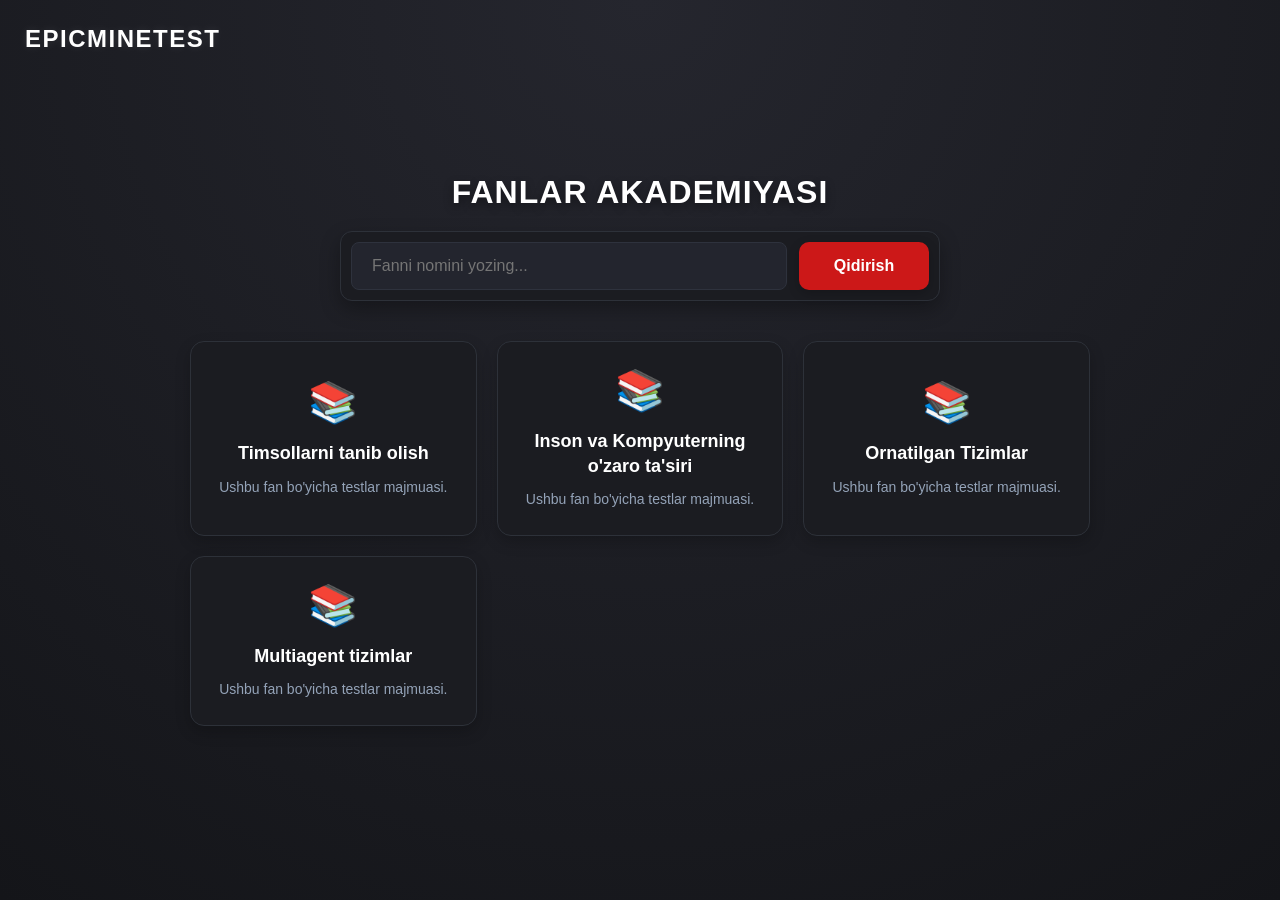
==== index.html @ a67dad1f "add all project files~" ====
<!DOCTYPE html>
<html lang="uz">
<head>
  <meta charset="UTF-8">
  <meta name="viewport" content="width=device-width, initial-scale=1.0">
  <title>Bosh Sahifa - Fanlar Ro'yxati</title>
  <link rel="stylesheet" href="stil.css">
</head>
<body>
  <div class="top-header">
    <a href="index.html" class="brand-logo">EpicMineTest</a>
  </div>
  <div class="main-container">
    <header class="main-header">
      <h1 class="main-title">Fanlar Akademiyasi</h1>
      <div class="search-box">
        <input type="text" id="searchInput" placeholder="Fanni nomini yozing..." autocomplete="off">
        <button id="searchBtn" class="btn btn-next">Qidirish</button>
      </div>
    </header>

    <main class="content-area">
      <div id="fanlarList" class="fanlar-grid">
        <div class="loading-text">Fanlar yuklanmoqda...</div>
      </div>
    </main>
  </div>

  <script>
    // Global o'zgaruvchi fanlar ro'yxatini saqlash uchun
    let allSubjects = [];

    // Fanlarni JSON'dan yuklab olish funksiyasi
    async function loadSubjects() {
      try {
        const response = await fetch('jsons/fanlar.json');
        if (!response.ok) throw new Error("fanlar.json fayli topilmadi.");
        
        allSubjects = await response.json();
        renderSubjects(allSubjects);
      } catch (error) {
        console.error("Xatolik:", error.message);
        document.getElementById('fanlarList').innerHTML = `<div class="error-text">Ma'lumotlarni yuklab bo'lmadi!</div>`;
      }
    }

    // Fanlarni ekranga dinamik chizish funksiyasi
    function renderSubjects(subjectsList) {
      const container = document.getElementById('fanlarList');
      container.innerHTML = ''; // Oldingilarini tozalash

      if (subjectsList.length === 0) {
        container.innerHTML = `<div class="no-result">Hech qanday fan topilmadi.</div>`;
        return;
      }

      subjectsList.forEach(subject => {
        const card = document.createElement('div');
        card.className = 'subject-card';
        
        // Fanga bosilganda menu.html?FanId=id sahifasiga yuboradi
        card.onclick = () => {
          window.location.href = `menu.html?FanId=${subject.id}`;
        };

        card.innerHTML = `
          <div class="subject-icon">📚</div>
          <h3 class="subject-name">${subject.Fan}</h3>
          <p class="subject-desc">${subject.Discrption || 'Ushbu fan bo\'yicha testlar majmuasi.'}</p>
        `;
        
        container.appendChild(card);
      });
    }

    // Dinamik Qidiruv tizimi (Har bir harf yozilganda avtomat yangilanadi)
    const searchInput = document.getElementById('searchInput');
    searchInput.addEventListener('input', (e) => {
      const query = e.target.value.toLowerCase().trim();
      const filtered = allSubjects.filter(subject => 
        subject.Fan.toLowerCase().includes(query)
      );
      renderSubjects(filtered);
    });

    // Qidirish tugmasi bosilgandagi holat
    document.getElementById('searchBtn').onclick = () => {
      const query = searchInput.value.toLowerCase().trim();
      const filtered = allSubjects.filter(subject => 
        subject.Fan.toLowerCase().includes(query)
      );
      renderSubjects(filtered);
    };

    // Sahifa yuklanganda ishga tushirish
    window.onload = loadSubjects;
  </script>
</body>
</html>
---- stil.css ----
/* ==========================================================================
   1. ОБЩИЕ СТИЛИ И СБРОС НАСТРОЕК
   ========================================================================== */
* {
  box-sizing: border-box;
  margin: 0;
  padding: 0;
  font-family: 'Segoe UI', Tahoma, Geneva, Verdana, sans-serif; /* Более современный шрифт */
}

body {
  background: radial-gradient(circle at top, #25262e 0%, #141519 100%); /* Красивый глубокий фон */
  color: #e2e8f0;
  padding: 30px 20px;
  min-height: 100vh;
  display: flex;
  justify-content: center;
  align-items: center;
}

/* Главный контейнер приложения */
.quiz-container {
  display: grid;
  grid-template-columns: 1fr;
  gap: 25px;
  width: 100%;
  max-width: 1200px;
}

/* ==========================================================================
   2. ЛЕВАЯ СТОРОНА: БЛОК ВОПРОСОВ И КНОПКИ НАВИГАЦИИ
   ========================================================================== */
.left-side {
  display: flex;
  flex-direction: column;
  gap: 20px;
}

/* Черный стильный блок для вопроса */
.question-block {
  background-color: #1b1c21;
  border: 1px solid #2d3139;
  padding: 35px;
  border-radius: 14px;
  min-height: 440px;
  box-shadow: 0 10px 25px rgba(0, 0, 0, 0.3);
  display: flex;
  flex-direction: column;
}

/* Текст самого вопроса */
.question-text {
  font-size: 22px;
  color: #ffffff;
  margin-bottom: 30px;
  font-weight: 600;
  line-height: 1.5;
  border-left: 4px solid #cc1818; /* Красивая полоса слева от вопроса */
  padding-left: 15px;
}

/* Список вариантов ответов */
.answers-list {
  display: flex;
  flex-direction: column;
  gap: 14px;
  flex-grow: 1;
}

/* Элемент (строка) ответа */
.answer-option {
  display: flex;
  align-items: center;
  background-color: #23252e;
  padding: 16px 20px;
  border-radius: 10px;
  cursor: pointer;
  border: 1px solid #2e323d;
  transition: all 0.25s ease;
  user-select: none;
}

/* Эффект наведения на вариант ответа */
.answer-option:hover {
  background-color: #2b2e3a;
  border-color: #4a5164;
  transform: translateX(4px); /* Легкое смещение вправо при наведении */
}

/* Стилизация круглого радио-инпута */
.answer-option input[type="radio"] {
  margin-right: 18px;
  width: 20px;
  height: 20px;
  accent-color: #cc1818;
  cursor: pointer;
}

/* Текст внутри варианта */
.answer-option span {
  font-size: 16px;
  color: #cbd5e1;
  line-height: 1.4;
}

/* Блок с нижними кнопками (Назад / Вперед) */
.navigation-block {
  display: flex;
  gap: 15px;
}

/* Базовый стиль кнопок */
.btn {
  flex: 1;
  padding: 16px;
  font-size: 16px;
  font-weight: 600;
  border: none;
  border-radius: 10px;
  cursor: pointer;
  color: #ffffff;
  transition: all 0.2s ease;
  box-shadow: 0 4px 12px rgba(0, 0, 0, 0.2);
}

/* Кнопка Назад (Серая) */
.btn-prev {
  background-color: #333742;
  border: 1px solid #454b59;
}

.btn-prev:hover {
  background-color: #424857;
  transform: translateY(-2px);
}

/* Кнопка Вперед (Красная) */
.btn-next {
  background-color: #cc1818;
}

.btn-next:hover {
  background-color: #e51a1a;
  box-shadow: 0 6px 15px rgba(204, 24, 24, 0.4);
  transform: translateY(-2px);
}

/* ==========================================================================
   3. ПРАВАЯ СТОРОНА: КРАСНЫЙ БЛОК МАТРИЦЫ С ПОЛЗУНКОМ
   ========================================================================== */
.matrix-block {
  background: linear-gradient(145deg, #cc1818, #990f0f); /* Приятный дорогой градиент матрицы */
  padding: 25px 20px;
  border-radius: 14px;
  align-self: start;
  box-shadow: 0 10px 35px rgba(204, 24, 24, 0.25);
  
  /* Идеальное выравнивание высоты в один уровень с левым блоком (440px + 20px gap + 51px кнопки = ~511px) */
  height: 511px;
  max-height: 511px;
  display: flex;
  flex-direction: column;
  justify-content: space-between;
}

/* Название предмета сверху матрицы */
.matrix-title {
  font-size: 19px;
  font-weight: 700;
  color: #ffffff;
  margin-bottom: 20px;
  text-align: center;
  letter-spacing: 0.5px;
  text-transform: uppercase;
  flex-shrink: 0; /* Не сжимается */
  text-shadow: 0 2px 4px rgba(0, 0, 0, 0.3);
}

/* Сетка с квадратными кнопками вопросов */
/* Qizil matritsa ichidagi savollar katakchalari sig'adigan hudud */
/* Savollar soni 64 dan oshganda JavaScript orqali qo'shiladigan maxsus klass */
/* Standart matritsa hududi */
.matrix-grid {
  display: grid;
  /* 4 ta ustun yoki ekranga qarab moslashuvchan */
  grid-template-columns: repeat(auto-fit, minmax(40px, 1fr)); 
  gap: 10px;
}

/* Savollar 64 dan oshganda ishga tushadigan qism */
.matrix-grid.has-scroll {
  max-height: 380px;      /* Blok balandligini cheklaymiz */
  overflow-y: auto;       /* Faqat tepadan pastga polzunok chiqadi */
  overflow-x: hidden;     /* Yon tomonga polzunok chiqishini mutlaqo taqiqlaymiz */
  padding-right: 8px;     /* Polzunok kataklarga yopishib qolmasligi uchun */
}

/* Индивидуальный квадратик вопроса */
.matrix-item {
  aspect-ratio: 1;
  background-color: rgba(255, 255, 255, 0.13);
  border: 1px solid rgba(255, 255, 255, 0.25);
  color: rgba(255, 255, 255, 0.9);
  font-size: 15px;
  font-weight: 700;
  display: flex;
  align-items: center;
  justify-content: center;
  border-radius: 8px;
  cursor: pointer;
  transition: all 0.2s ease;
}

/* Наведение на квадратик */
.matrix-item:hover {
  background-color: rgba(255, 255, 255, 0.3);
  color: #ffffff;
  transform: scale(1.05);
}

/* СОСТОЯНИЕ 1: На вопрос дали ответ (Красивый зеленый) */
/* Matritsada xato javobni qizil qilish */
.matrix-item.wrong {
  background-color: #280000 !important;
  border-color: #280000 !important;
  color: white !important;
}
/* To'g'ri javob yashil (oldingi holat) */
.matrix-item.answered {
  background-color: #2e7d32 !important;
  border-color: #4caf50;
  color: white !important;
}

/* СОСТОЯНИЕ 2: Текущий активный вопрос на экране (Яркий чистый белый с неоновым свечением) */
.matrix-item.active {
  background-color: #ffffff !important;
  color: #cc1818 !important;
  border-color: #ffffff !important;
  transform: scale(1.1);
  box-shadow: 0 0 15px rgba(255, 255, 255, 0.8) !important;
  z-index: 2;
}

/* Если активный вопрос одновременно уже отвечен (Зеленые бортики) */
.matrix-item.active.answered {
  border: 3px solid #4caf50 !important;
}

/* ==========================================================================
   4. КРАСИВЫЙ КАСТОМНЫЙ СКРОЛЛБАР ДЛЯ МАТРИЦЫ
   ========================================================================== */
.matrix-grid::-webkit-scrollbar {
  width: 6px;
}

.matrix-grid::-webkit-scrollbar-track {
  background: rgba(0, 0, 0, 0.15);
  border-radius: 10px;
}

.matrix-grid::-webkit-scrollbar-thumb {
  background: rgba(255, 255, 255, 0.35);
  border-radius: 10px;
}

.matrix-grid::-webkit-scrollbar-thumb:hover {
  background: rgba(255, 255, 255, 0.6);
}

/* Блок кнопки "Завершить" */
.submit-block {
  margin-top: 20px;
  text-align: center;
  flex-shrink: 0; /* Не сжимается */
}

/* Сама кнопка "Завершить" */
.btn-submit {
  width: 100%;
  background-color: #1b5e20;
  border: 1px solid #2e7d32;
  padding: 16px;
  font-size: 16px;
  font-weight: 700;
  border-radius: 10px;
  cursor: pointer;
  color: #ffffff;
  transition: all 0.25s ease;
  box-shadow: 0 4px 15px rgba(0, 0, 0, 0.2);
}

/* Наведение на активную кнопку завершения */
.btn-submit:hover:not(:disabled) {
  background-color: #2e7d32;
  box-shadow: 0 6px 20px rgba(46, 125, 50, 0.5);
  transform: translateY(-2px);
}

/* Выключенное состояние (пока не ответили на все вопросы) */
.btn-submit:disabled {
  background-color: rgba(0, 0, 0, 0.25);
  border-color: rgba(255, 255, 255, 0.1);
  color: rgba(255, 255, 255, 0.4);
  cursor: not-allowed;
  box-shadow: none;
  transform: none;
}

/* ==========================================================================
   5. АДАПТИВНОСТЬ ДЛЯ БОЛЬШИХ ЭКРАНОВ (ПК)
   ========================================================================== */
@media (min-width: 992px) {
  .quiz-container {
    grid-template-columns: 1fr 380px; /* На компьютерах делим на две колонки */
  }
  
  .matrix-block {
    display: flex; /* Показываем матрицу только на больших экранах */
  }
}

/* ==========================================================================
   6. BOSH SAHIFA (INDEX.HTML) UCHUN QO'SHIMCHA STILLAR
   ========================================================================== */

/* Markazlashtirilgan asosiy konteyner */
.main-container {
  display: flex;
  flex-direction: column;
  align-items: center;
  justify-content: center;
  width: 100%;
  max-width: 900px;
  margin: 0 auto;
  text-align: center;
}

/* Header dizayni */
.main-header {
  width: 100%;
  margin-bottom: 40px;
  display: flex;
  flex-direction: column;
  align-items: center;
  gap: 20px;
}

.main-title {
  font-size: 32px;
  font-weight: 800;
  color: #ffffff;
  text-transform: uppercase;
  letter-spacing: 1px;
  text-shadow: 0 4px 10px rgba(0, 0, 0, 0.4);
}

/* Qidiruv paneli (Search Box) */
.search-box {
  display: flex;
  width: 100%;
  max-width: 600px;
  gap: 12px;
  background-color: #1b1c21;
  padding: 10px;
  border-radius: 12px;
  border: 1px solid #2d3139;
  box-shadow: 0 8px 20px rgba(0, 0, 0, 0.3);
}

.search-box input[type="text"] {
  flex: 1;
  background-color: #23252e;
  border: 1px solid #2e323d;
  padding: 14px 20px;
  border-radius: 8px;
  color: #ffffff;
  font-size: 16px;
  transition: all 0.3s ease;
}

.search-box input[type="text"]:focus {
  outline: none;
  border-color: #cc1818;
  box-shadow: 0 0 10px rgba(204, 24, 24, 0.3);
}

.search-box .btn {
  flex: none;
  width: 130px;
  padding: 0 15px;
}

/* Fanlar ro'yxati (Grid Tizimi) */
.content-area {
  width: 100%;
}

.fanlar-grid {
  display: grid;
  grid-template-columns: repeat(auto-fill, minmax(260px, 1fr));
  gap: 20px;
  width: 100%;
}

/* Har bir fanning kartochkasi (Subject Card) */
.subject-card {
  background-color: #1b1c21;
  border: 1px solid #2d3139;
  border-radius: 14px;
  padding: 25px 20px;
  cursor: pointer;
  display: flex;
  flex-direction: column;
  align-items: center;
  justify-content: center;
  transition: all 0.3s cubic-bezier(0.4, 0, 0.2, 1);
  box-shadow: 0 6px 15px rgba(0, 0, 0, 0.2);
}

/* Kartochkaga sichqoncha kelgandagi effekt */
.subject-card:hover {
  transform: translateY(-5px);
  border-color: #cc1818;
  box-shadow: 0 10px 25px rgba(204, 24, 24, 0.25);
  background: linear-gradient(145deg, #1b1c21 0%, #23252e 100%);
}

.subject-icon {
  font-size: 40px;
  margin-bottom: 15px;
  transition: transform 0.3s ease;
}

.subject-card:hover .subject-icon {
  transform: scale(1.15) rotate(5deg);
}

.subject-name {
  font-size: 18px;
  font-weight: 700;
  color: #ffffff;
  margin-bottom: 10px;
  line-height: 1.4;
}

.subject-desc {
  font-size: 14px;
  color: #94a3b8;
  line-height: 1.5;
}

/* Yuklanmoqda, Xatolik va Topilmadi matnlari */
.loading-text, .error-text, .no-result {
  grid-column: 1 / -1;
  font-size: 18px;
  color: #94a3b8;
  padding: 40px 0;
  font-weight: 500;
}

.error-text {
  color: #cc1818;
}
/* ==========================================================================
   7. REJIMLAR VA SOZLAMALAR SAHIFASI (MENU.HTML) STILLARI
   ========================================================================== */

.menu-container {
  display: grid;
  grid-template-columns: 1fr;
  gap: 30px;
  width: 100%;
  max-width: 1100px;
  margin: 0 auto;
}

@media (min-width: 850px) {
  .menu-container {
    grid-template-columns: 1fr 1fr; /* Chap va o'ng blok yonma-yon bo'ladi */
  }
}

/* CHAP BLOK: Yashil rangga urg'u berilgan test kartochkalari */
.test-types-block {
  display: flex;
  flex-direction: column;
  gap: 20px;
  justify-content: center;
}

.test-card {
  background-color: #1b1c21;
  border: 1px solid #2d3139;
  border-left: 5px solid #2e7d32; /* Sokin yashil rangli chet */
  border-radius: 12px;
  padding: 25px;
  display: flex;
  align-items: center;
  gap: 20px;
  cursor: pointer;
  transition: all 0.3s ease;
  box-shadow: 0 6px 15px rgba(0, 0, 0, 0.25);
}

.test-card:hover {
  transform: translateX(6px);
  border-color: #2e7d32;
  background: linear-gradient(145deg, #1b1c21 0%, #22252f 100%);
  box-shadow: 0 10px 25px rgba(46, 125, 50, 0.2);
}

.card-icon {
  font-size: 35px;
  background-color: rgba(46, 125, 50, 0.15);
  padding: 15px;
  border-radius: 10px;
  color: #4caf50;
}

.card-info h3 {
  font-size: 20px;
  color: #ffffff;
  margin-bottom: 6px;
  font-weight: 700;
}

.card-info p {
  font-size: 14px;
  color: #94a3b8;
  line-height: 1.4;
}

/* O'NG BLOK: To'q qizil rangli sozlamalar bloki */
.settings-block {
  background: linear-gradient(145deg, #cc1818, #990f0f);
  padding: 35px 30px;
  border-radius: 14px;
  box-shadow: 0 10px 30px rgba(204, 24, 24, 0.25);
  display: flex;
  flex-direction: column;
  gap: 25px;
}

.settings-title {
  font-size: 22px;
  font-weight: 800;
  color: #ffffff;
  text-transform: uppercase;
  text-align: center;
  letter-spacing: 0.5px;
  text-shadow: 0 2px 5px rgba(0,0,0,0.3);
  border-bottom: 1px solid rgba(255, 255, 255, 0.2);
  padding-bottom: 15px;
}

/* Polzunok (Double Range Slider) dizayni */
.slider-container {
  display: flex;
  flex-direction: column;
  gap: 12px;
}

.slider-label {
  font-size: 15px;
  font-weight: 600;
  color: rgba(255, 255, 255, 0.9);
}

.range-slider-wrapper {
  position: relative;
  width: 100%;
  height: 6px;
  margin: 15px 0;
}

.slider-track {
  position: absolute;
  width: 100%;
  height: 100%;
  background: rgba(255, 255, 255, 0.2);
  border-radius: 3px;
  z-index: 1;
}

.range-slider-wrapper input[type="range"] {
  position: absolute;
  width: 100%;
  height: 5px;
  -webkit-appearance: none;
  pointer-events: none;
  background: none;
  outline: none;
  z-index: 2;
  margin: 0;
}

/* Polzunokning dumaloq tugmalari (Thumbs) */
.range-slider-wrapper input[type="range"]::-webkit-slider-thumb {
  height: 18px;
  width: 18px;
  border-radius: 50%;
  background: #ffffff;
  box-shadow: 0 2px 6px rgba(0,0,0,0.4);
  cursor: pointer;
  -webkit-appearance: none;
  pointer-events: auto;
  transition: transform 0.1s ease;
}

.range-slider-wrapper input[type="range"]::-webkit-slider-thumb:hover {
  transform: scale(1.25);
}

.slider-values {
  display: flex;
  justify-content: space-between;
  font-size: 14px;
  color: rgba(255, 255, 255, 0.85);
}

/* Uchta kiritish maydoni dizayni (Inputs row) */
.inputs-row {
  display: grid;
  grid-template-columns: repeat(3, 1fr);
  gap: 15px;
}

.input-group {
  display: flex;
  flex-direction: column;
  gap: 6px;
}

.input-group label {
  font-size: 13px;
  font-weight: 700;
  text-transform: uppercase;
  color: rgba(255, 255, 255, 0.9);
  letter-spacing: 0.5px;
}

.input-group input {
  background-color: rgba(0, 0, 0, 0.25);
  border: 1px solid rgba(255, 255, 255, 0.25);
  padding: 12px;
  border-radius: 8px;
  color: #ffffff;
  font-size: 16px;
  font-weight: 600;
  text-align: center;
  outline: none;
  transition: all 0.2s ease;
}

.input-group input:focus {
  border-color: #ffffff;
  background-color: rgba(0, 0, 0, 0.4);
}

/* Kiritish joylarining chetlari uchun maxsus qizil urg'ular */
.group-start input { border-left: 3px solid #ff4d4d; }
.group-savols input { border-left: 3px solid #4caf50; }
.group-end input { border-left: 3px solid #ff4d4d; }

/* Ochib yonadigan chiroyli switch tugmasi (Toggle Switch) */
.toggle-container {
  display: flex;
  justify-content: space-between;
  align-items: center;
  background-color: rgba(0, 0, 0, 0.15);
  padding: 15px 20px;
  border-radius: 10px;
  margin-top: 10px;
}

.toggle-label {
  font-size: 15px;
  font-weight: 600;
  color: #ffffff;
}

.switch {
  position: relative;
  display: inline-block;
  width: 50px;
  height: 26px;
}

.switch input { 
  opacity: 0;
  width: 0;
  height: 0;
}

.slider-round {
  position: absolute;
  cursor: pointer;
  top: 0; left: 0; right: 0; bottom: 0;
  background-color: rgba(255, 255, 255, 0.3);
  transition: .3s;
  border-radius: 34px;
}

.slider-round:before {
  position: absolute;
  content: "";
  height: 18px;
  width: 18px;
  left: 4px;
  bottom: 4px;
  background-color: white;
  transition: .3s;
  border-radius: 50%;
  box-shadow: 0 2px 4px rgba(0,0,0,0.2);
}

input:checked + .slider-round {
  background-color: #2e7d32; /* Yoqilganda chiroyli yashil rang */
}

input:checked + .slider-round:before {
  transform: translateX(24px);
}
/* ==========================================================================
   TEZKOR TEST MODE UCHUN YANGI TUGMA STILLARI (savol2.js uchun)
   ========================================================================== */

/* Variant tugmasining umumiy ko'rinishi */
.fast-answer-btn {
  display: flex;
  align-items: center;
  width: 100%;
  background-color: #1b1c21;
  border: 1px solid #2d3139;
  border-radius: 10px;
  padding: 15px 20px;
  margin-bottom: 12px;
  color: #e2e8f0;
  font-size: 16px;
  cursor: pointer;
  text-align: left;
  transition: all 0.2s ease;
}

/* Sichqoncha ustiga kelganda */
.fast-answer-btn:hover:not(:disabled) {
  background-color: #252731;
  border-color: #4f5666;
}

/* Variant harflari (A, B, C, D) nishoni */
.fast-answer-badge {
  background-color: rgba(255, 255, 255, 0.08);
  border: 1px solid rgba(255, 255, 255, 0.15);
  width: 32px;
  height: 32px;
  border-radius: 50%;
  display: flex;
  align-items: center;
  justify-content: center;
  font-weight: 700;
  margin-right: 15px;
  flex-shrink: 0;
  color: #ffffff;
}

/* TO'G'RI JAVOB - YASHIL RANG */
.fast-answer-btn.correct {
  background-color: #1b5e20 !important;
  border-color: #4caf50 !important;
  color: #ffffff !important;
}
.fast-answer-btn.correct .fast-answer-badge {
  background-color: #4caf50 !important;
  color: #ffffff !important;
}

/* NOTO'G'RI JAVOB - QIZIL RANG */
.fast-answer-btn.wrong {
  background-color: #b71c1c !important;
  border-color: #f44336 !important;
  color: #ffffff !important;
}
.fast-answer-btn.wrong .fast-answer-badge {
  background-color: #f44336 !important;
  color: #ffffff !important;
}

/* Bloklangan holatda xiralashmasligi uchun */
.fast-answer-btn:disabled {
  cursor: not-allowed;
  opacity: 0.9;
}
.answers-list button.selected {
  background-color: #4caf50; /* Tanlangan javob rangi */
  color: white;
}
/* ==========================================================================
   6. ENG TEPA CHETDAGI BRAND LOGOTIP STILI (EpicMineTest)
   ========================================================================== */
.top-header {
  position: absolute;
  top: 25px;
  left: 25px;
  z-index: 100;
}

.brand-logo {
  font-size: 24px;
  font-weight: 900;
  color: #ffffff;
  text-decoration: none;
  letter-spacing: 1.5px;
  text-transform: uppercase;
  transition: all 0.3s ease;
  display: inline-block;
  text-shadow: 0 0 10px rgba(255, 255, 255, 0.1);
  font-family: 'Segoe UI', Tahoma, Geneva, Verdana, sans-serif;
}

/* Эффект свечения при наведении мыши (в тон вашей кнопке Yakunlash) */
.brand-logo:hover {
  color: #cc1818; 
  text-shadow: 0 0 15px rgba(204, 24, 24, 0.7);
  transform: translateY(-2px);
}

/* Адаптивность для мобильных устройств (чтобы логотип не перекрывал интерфейс) */
@media (max-width: 992px) {
  body {
    padding-top: 80px; /* Добавляем отступ сверху, чтобы контейнер не упирался в логотип */
  }
  .top-header {
    position: absolute;
    top: 20px;
    left: 50%;
    transform: translateX(-50%); /* Центрируем логотип на маленьких экранах */
    text-align: center;
    width: 100%;
  }
}
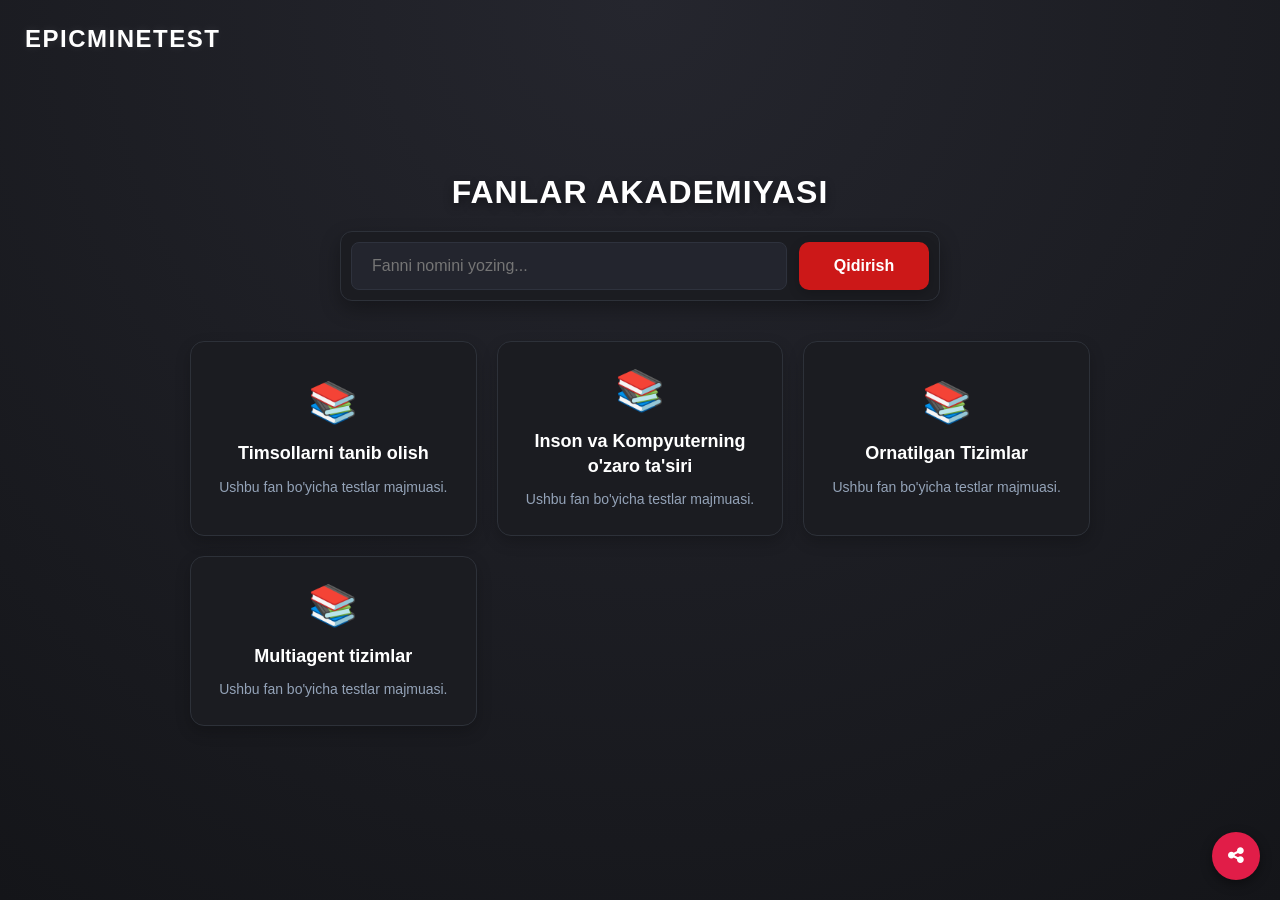
==== commit 9425e6b5: "Update index.html" ====
--- a/index.html
+++ b/index.html
@@ -5,6 +5,8 @@
   <meta name="viewport" content="width=device-width, initial-scale=1.0">
   <title>Bosh Sahifa - Fanlar Ro'yxati</title>
   <link rel="stylesheet" href="stil.css">
+  <!-- Подключение FontAwesome для иконок -->
+  <link rel="stylesheet" href="https://cdnjs.cloudflare.com/ajax/libs/font-awesome/6.4.0/css/all.min.css">
 </head>
 <body>
   <div class="top-header">
@@ -26,6 +28,54 @@
     </main>
   </div>
 
+  <!-- O'ng pastdagi kichik yumaloq knopka -->
+  <button id="open-share-modal-btn" style="position: fixed; bottom: 20px; right: 20px; z-index: 9999; width: 48px; height: 48px; border-radius: 50%; background-color: #e11d48; color: #ffffff; border: none; cursor: pointer; box-shadow: 0 4px 12px rgba(0,0,0,0.4); display: flex; align-items: center; justify-content: center; font-size: 18px; transition: transform 0.2s;" title="Ulashish">
+      <i class="fa-solid fa-share-nodes"></i>
+  </button>
+
+  <!-- Ekran o'rtasida ochiladigan modal oyna -->
+  <div id="share-modal" style="display: none; position: fixed; top: 0; left: 0; width: 100%; height: 100%; background-color: rgba(0, 0, 0, 0.75); backdrop-filter: blur(4px); z-index: 10000; align-items: center; justify-content: center; padding: 16px; box-sizing: border-box;">
+      <div style="background-color: #18181b; width: 100%; max-width: 360px; border-radius: 16px; border: 1px solid #27272a; padding: 20px; color: #ffffff; box-shadow: 0 20px 25px -5px rgba(0, 0, 0, 0.5); font-family: sans-serif; box-sizing: border-box;">
+          
+          <!-- Modal Sarlavhasi -->
+          <div style="display: flex; align-items: center; justify-content: space-between; border-bottom: 1px solid #27272a; padding-bottom: 12px; margin-bottom: 16px;">
+              <h3 style="margin: 0; font-size: 16px; font-weight: bold; color: #f4f4f5; display: flex; align-items: center; gap: 8px;">
+                  <i class="fa-solid fa-share-nodes" style="color: #e11d48;"></i> Ulashish
+              </h3>
+              <button id="close-share-modal-btn" style="background: transparent; border: none; color: #a1a1aa; font-size: 20px; cursor: pointer; padding: 4px 8px; border-radius: 6px;">
+                  <i class="fa-solid fa-xmark"></i>
+              </button>
+          </div>
+
+          <!-- Variantlar -->
+          <div style="display: flex; flex-direction: column; gap: 10px;">
+              <!-- Option 1 -->
+              <button id="share-simple-btn" style="display: flex; align-items: center; justify-content: space-between; width: 100%; background-color: #27272a; border: 1px solid #3f3f46; border-radius: 12px; padding: 12px 14px; color: #ffffff; text-align: left; cursor: pointer; transition: background-color 0.2s; box-sizing: border-box;">
+                  <div>
+                      <strong style="display: block; font-size: 13px; color: #f4f4f5;">Oddiy ulashish</strong>
+                      <span style="font-size: 11px; color: #a1a1aa;">Saytning asosiy havolasini nusxalash</span>
+                  </div>
+                  <i class="fa-solid fa-link" style="color: #a1a1aa; font-size: 14px; margin-left: 8px;"></i>
+              </button>
+
+              <!-- Option 2 -->
+              <button id="share-answers-btn" style="display: flex; align-items: center; justify-content: space-between; width: 100%; background-color: #27272a; border: 1px solid #3f3f46; border-radius: 12px; padding: 12px 14px; color: #ffffff; text-align: left; cursor: pointer; transition: background-color 0.2s; box-sizing: border-box;">
+                  <div>
+                      <strong style="display: block; font-size: 13px; color: #f4f4f5;">Javoblar bilan ulashish</strong>
+                      <span style="font-size: 11px; color: #a1a1aa;">Barcha fanlar havolasini nusxalash</span>
+                  </div>
+                  <i class="fa-solid fa-list-check" style="color: #10b981; font-size: 14px; margin-left: 8px;"></i>
+              </button>
+          </div>
+      </div>
+  </div>
+
+  <!-- Nusxalandi Toast bildirishnomasi -->
+  <div id="toast" style="display: none; position: fixed; bottom: 24px; left: 50%; transform: translateX(-50%); background-color: #18181b; border: 1px solid #3f3f46; color: #ffffff; font-size: 13px; font-weight: 600; padding: 10px 18px; border-radius: 12px; box-shadow: 0 10px 15px -3px rgba(0,0,0,0.5); z-index: 10001; align-items: center; gap: 8px; font-family: sans-serif;">
+      <i class="fa-solid fa-check" style="color: #10b981;"></i>
+      <span>Nusxalandi!</span>
+  </div>
+
   <script>
     // Global o'zgaruvchi fanlar ro'yxatini saqlash uchun
     let allSubjects = [];
@@ -47,7 +97,7 @@
     // Fanlarni ekranga dinamik chizish funksiyasi
     function renderSubjects(subjectsList) {
       const container = document.getElementById('fanlarList');
-      container.innerHTML = ''; // Oldingilarini tozalash
+      container.innerHTML = '';
 
       if (subjectsList.length === 0) {
         container.innerHTML = `<div class="no-result">Hech qanday fan topilmadi.</div>`;
@@ -58,7 +108,6 @@
         const card = document.createElement('div');
         card.className = 'subject-card';
         
-        // Fanga bosilganda menu.html?FanId=id sahifasiga yuboradi
         card.onclick = () => {
           window.location.href = `menu.html?FanId=${subject.id}`;
         };
@@ -73,7 +122,7 @@
       });
     }
 
-    // Dinamik Qidiruv tizimi (Har bir harf yozilganda avtomat yangilanadi)
+    // Dinamik Qidiruv tizimi
     const searchInput = document.getElementById('searchInput');
     searchInput.addEventListener('input', (e) => {
       const query = e.target.value.toLowerCase().trim();
@@ -92,8 +141,96 @@
       renderSubjects(filtered);
     };
 
+    // --- Modal va Share Tizimi ---
+    const shareModal = document.getElementById('share-modal');
+    const openBtn = document.getElementById('open-share-modal-btn');
+    const closeBtn = document.getElementById('close-share-modal-btn');
+    const shareSimpleBtn = document.getElementById('share-simple-btn');
+    const shareAnswersBtn = document.getElementById('share-answers-btn');
+
+    if (openBtn && shareModal) {
+        openBtn.addEventListener('click', () => {
+            shareModal.style.display = 'flex';
+        });
+        
+        closeBtn.addEventListener('click', () => {
+            shareModal.style.display = 'none';
+        });
+
+        shareModal.addEventListener('click', (e) => {
+            if (e.target === shareModal) {
+                shareModal.style.display = 'none';
+            }
+        });
+    }
+
+    // 1. Oddiy share
+    if (shareSimpleBtn) {
+        shareSimpleBtn.addEventListener('click', () => {
+            const baseUrl = window.location.origin + window.location.pathname;
+            copyToClipboard(baseUrl, "Sayt havolasi nusxalandi!");
+            shareModal.style.display = 'none';
+        });
+    }
+
+    // 2. Javoblar ro'yxati share
+    if (shareAnswersBtn) {
+        shareAnswersBtn.addEventListener('click', () => {
+            const baseUrl = window.location.origin + window.location.pathname.replace('index.html', '');
+            let shareText = "📚 EpicMineTest - Test javoblari:\n\n";
+
+            // Isishtirilgan tuzatish: allSubjects massividan foydalanish va fan.Fan maydonini olish
+            if (allSubjects && allSubjects.length > 0) {
+                allSubjects.forEach((subject) => {
+                    const fanUrl = `${baseUrl}Javob.html?FanId=${subject.id}`;
+                    shareText += `${subject.id}: ${subject.Fan}\n🔗 ${fanUrl}\n\n`;
+                });
+            } else {
+                shareText += window.location.href;
+            }
+            
+            copyToClipboard(shareText, "Fanlar va havolalar nusxalandi!");
+            shareModal.style.display = 'none';
+        });
+    }
+
+    function copyToClipboard(text, message) {
+        if (navigator.clipboard && window.isSecureContext) {
+            navigator.clipboard.writeText(text).then(() => {
+                showToast(message);
+            }).catch(() => {
+                fallbackCopyTextToClipboard(text, message);
+            });
+        } else {
+            fallbackCopyTextToClipboard(text, message);
+        }
+    }
+
+    function fallbackCopyTextToClipboard(text, message) {
+        const textarea = document.createElement('textarea');
+        textarea.value = text;
+        textarea.style.position = 'fixed';
+        textarea.style.opacity = '0';
+        document.body.appendChild(textarea);
+        textarea.select();
+        document.execCommand('copy');
+        document.body.removeChild(textarea);
+        showToast(message);
+    }
+
+    function showToast(message) {
+        const toast = document.getElementById('toast');
+        if (!toast) return;
+        toast.querySelector('span').textContent = message;
+        toast.style.display = 'flex';
+
+        setTimeout(() => {
+            toast.style.display = 'none';
+        }, 2000);
+    }
+
     // Sahifa yuklanganda ishga tushirish
     window.onload = loadSubjects;
   </script>
 </body>
-</html>+</html>
--- a/stil.css
+++ b/stil.css
@@ -221,8 +221,8 @@
 /* СОСТОЯНИЕ 1: На вопрос дали ответ (Красивый зеленый) */
 /* Matritsada xato javobni qizil qilish */
 .matrix-item.wrong {
-  background-color: #280000 !important;
-  border-color: #280000 !important;
+  background-color: #c55b04 !important;
+  border-color: #c55b04 !important;
   color: white !important;
 }
 /* To'g'ri javob yashil (oldingi holat) */
@@ -839,4 +839,218 @@
     text-align: center;
     width: 100%;
   }
-}+}
+/* ==========================================================================
+   8. MOBIL QURILMALAR VA TELEFONLAR UCHUN CSS STIL (RESPONSIVE)
+   ========================================================================== */
+
+@media (max-width: 991px) {
+  /* Umumiy sahifa sozlamalari */
+  body {
+    padding: 80px 12px 20px 12px; /* Tepadan logo uchun joy qoldiramiz */
+    align-items: flex-start;
+  }
+
+  /* 1. Quiz va Menu Konteynerlari */
+  .quiz-container, .menu-container {
+    grid-template-columns: 1fr !important; /* Telefonlarda hamma narsa 1 ustun bo'ladi */
+    gap: 15px;
+    width: 100%;
+  }
+
+  /* 2. Savollar bloki (Chap tomon) */
+  .question-block {
+    padding: 20px 15px;
+    min-height: auto; /* Telefon ekranida balandlik moslashuvchan bo'ladi */
+  }
+
+  .question-text {
+    font-size: 18px; /* Telefon uchun matn o'lchami */
+    margin-bottom: 20px;
+    padding-left: 10px;
+  }
+
+  /* Variantlar uchun */
+  .answer-option {
+    padding: 12px 15px;
+  }
+
+  .answer-option span, .fast-answer-text {
+    font-size: 15px;
+  }
+
+  .fast-answer-btn {
+    padding: 12px 15px;
+    margin-bottom: 8px;
+  }
+
+  .fast-answer-badge {
+    width: 28px;
+    height: 28px;
+    margin-right: 10px;
+    font-size: 14px;
+  }
+
+  /* Navigatsiya tugmalari (Orqaga / Oldinga) */
+  .navigation-block {
+    gap: 10px;
+  }
+
+  .btn {
+    padding: 14px;
+    font-size: 15px;
+  }
+
+  /* 3. Matritsa bloki (O'ng tomon) */
+  .matrix-block {
+    height: auto; /* Avtomatik balandlik */
+    max-height: none;
+    padding: 20px 15px;
+    order: 2; /* Telefon ekranida matritsa pastga tushadi */
+  }
+
+  .matrix-title {
+    font-size: 17px;
+    margin-bottom: 15px;
+  }
+
+  /* Savollar katakchalari telefon ekraniga moslashadi */
+  .matrix-grid {
+    grid-template-columns: repeat(auto-fit, minmax(38px, 1fr)) !important;
+    gap: 8px;
+  }
+
+  .matrix-grid.has-scroll {
+    max-height: 250px; /* Telefon uchun skroll hududini ixchamlashtiramiz */
+  }
+
+  .matrix-item {
+    font-size: 14px;
+    border-radius: 6px;
+  }
+
+  .submit-block {
+    margin-top: 15px;
+  }
+
+  .btn-submit {
+    padding: 14px;
+    font-size: 15px;
+  }
+
+  /* 4. Bosh sahifa (index.html) elementlari */
+  .main-title {
+    font-size: 24px;
+  }
+
+  .search-box {
+    flex-direction: column; /* Qidiruv paneli va tugmasi ustma-ust tushadi */
+    padding: 8px;
+    gap: 8px;
+  }
+
+  .search-box input[type="text"] {
+    padding: 12px;
+    font-size: 15px;
+  }
+
+  .search-box .btn {
+    width: 100%; /* Tugma to'liq kenglikda */
+    padding: 12px;
+  }
+
+  .fanlar-grid {
+    grid-template-columns: repeat(auto-fill, minmax(100%, 1fr)); /* Kartochkalar 1 qator bo'ladi */
+    gap: 15px;
+  }
+
+  .subject-card {
+    padding: 20px 15px;
+  }
+
+  /* 5. Sozlamalar sahifasi (menu.html) elementlari */
+  .test-card {
+    padding: 18px;
+    gap: 15px;
+  }
+
+  .card-icon {
+    font-size: 28px;
+    padding: 10px;
+  }
+
+  .card-info h3 {
+    font-size: 18px;
+  }
+
+  .settings-block {
+    padding: 20px 15px;
+    gap: 20px;
+  }
+
+  .inputs-row {
+    gap: 8px; /* Inputlar orasidagi masofa kamayadi */
+  }
+
+  .input-group input {
+    padding: 10px;
+    font-size: 15px;
+  }
+
+  /* 6. Natija sahifasi (result.html) elementlari */
+  .result-container {
+    padding: 25px 15px;
+  }
+
+  .result-title {
+    font-size: 24px;
+  }
+
+  .score-circle {
+    width: 120px;
+    height: 120px;
+    margin-bottom: 20px;
+  }
+
+  .score-circle::before {
+    width: 104px;
+    height: 104px;
+  }
+
+  .score-text {
+    font-size: 28px;
+  }
+
+  .stats-grid {
+    gap: 10px;
+    margin-bottom: 25px;
+  }
+
+  .stat-value {
+    font-size: 18px;
+  }
+
+  .result-buttons {
+    flex-direction: column; /* Tugmalar ustma-ust joylashadi */
+    gap: 10px;
+  }
+
+  .btn-result {
+    width: 100%;
+    padding: 12px;
+  }
+}
+
+.btn, .fast-answer-btn, .answer-option {
+  /* Отключает выделение текста при двойном или быстром тапе */
+  -webkit-user-select: none; /* Safari/Chrome/Opera/Android */
+  -moz-user-select: none;    /* Firefox */
+  -ms-user-select: none;     /* IE/Edge */
+  user-select: none;         /* Стандартное свойство */
+
+  /* Убирает стандартную синюю/серую подсветку области при нажатии в Chrome */
+  -webkit-tap-highlight-color: transparent;
+  
+  /* Оптимизирует задержку клика на мобильных (убирает 300мс задержку двойного тапа) */
+  touch-action: manipulation; 
+}
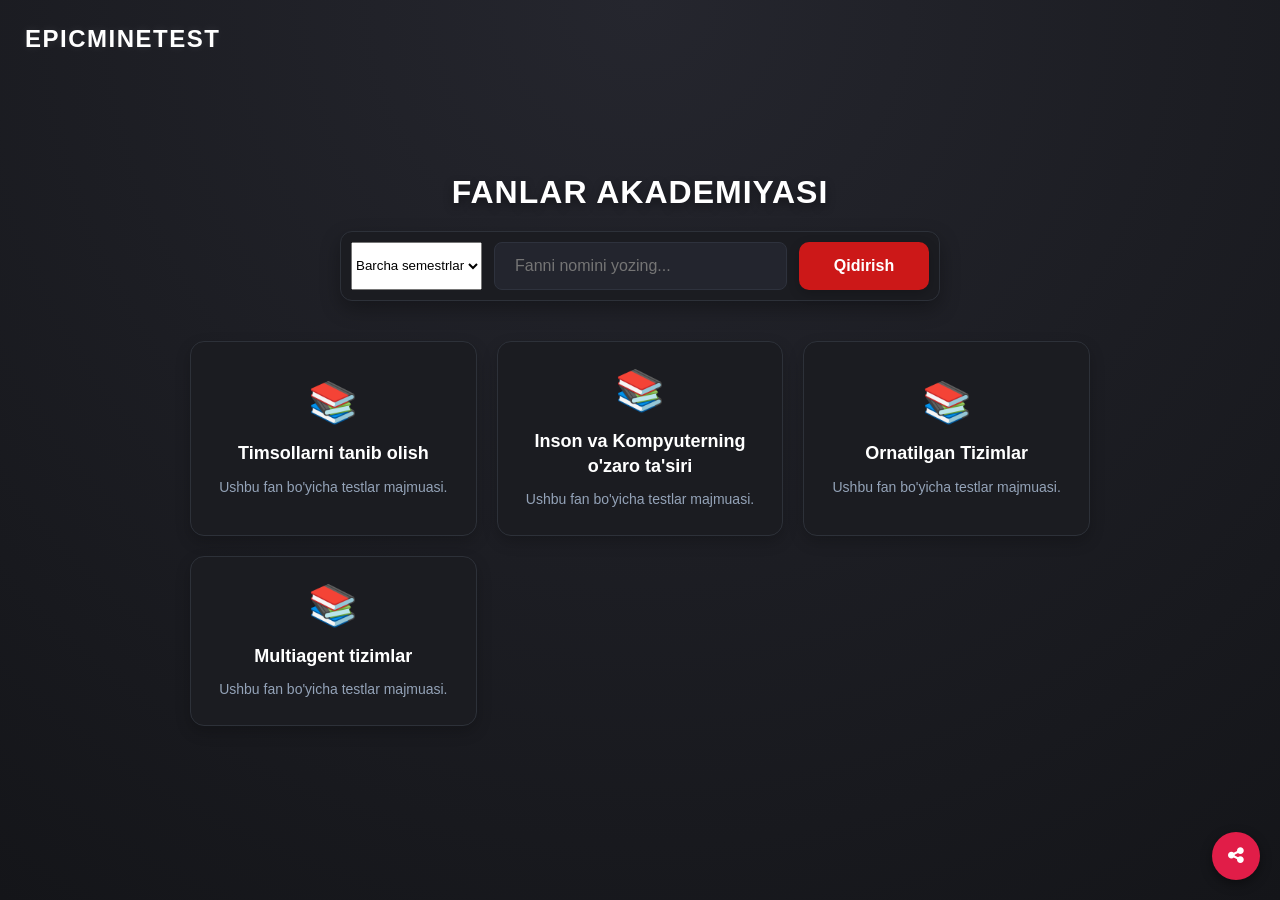
==== commit 197122fd: "Update index.html" ====
--- a/index.html
+++ b/index.html
@@ -16,7 +16,18 @@
     <header class="main-header">
       <h1 class="main-title">Fanlar Akademiyasi</h1>
       <div class="search-box">
-        <input type="text" id="searchInput" placeholder="Fanni nomini yozing..." autocomplete="off">
+        <select id="semesterSelect" class="search-select">
+          <option value="all">Barcha semestrlar</option>
+          <option value="6">6-semestr</option>
+          <option value="5">5-semestr</option>
+          <option value="4">4-semestr</option>
+          <option value="3">3-semestr</option>
+          <option value="2">2-semestr</option>
+          <option value="1">1-semestr</option>
+        </select>
+
+        <input type="text" id="searchInput" class="search-input" placeholder="Fanni nomini yozing..." autocomplete="off">
+        
         <button id="searchBtn" class="btn btn-next">Qidirish</button>
       </div>
     </header>
@@ -77,8 +88,21 @@
   </div>
 
   <script>
-    // Global o'zgaruvchi fanlar ro'yxatini saqlash uchun
     let allSubjects = [];
+
+    // Qidiruv va Semestr bo'yicha birgalikda saralash funksiyasi
+    function filterSubjects() {
+      const query = document.getElementById('searchInput').value.toLowerCase().trim();
+      const selectedSemester = document.getElementById('semesterSelect').value;
+
+      const filtered = allSubjects.filter(subject => {
+        const matchesQuery = subject.Fan ? subject.Fan.toLowerCase().includes(query) : true;
+        const matchesSemester = selectedSemester === 'all' || String(subject.semester || subject.semestr) === selectedSemester;
+        return matchesQuery && matchesSemester;
+      });
+
+      renderSubjects(filtered);
+    }
 
     // Fanlarni JSON'dan yuklab olish funksiyasi
     async function loadSubjects() {
@@ -122,24 +146,10 @@
       });
     }
 
-    // Dinamik Qidiruv tizimi
-    const searchInput = document.getElementById('searchInput');
-    searchInput.addEventListener('input', (e) => {
-      const query = e.target.value.toLowerCase().trim();
-      const filtered = allSubjects.filter(subject => 
-        subject.Fan.toLowerCase().includes(query)
-      );
-      renderSubjects(filtered);
-    });
-
-    // Qidirish tugmasi bosilgandagi holat
-    document.getElementById('searchBtn').onclick = () => {
-      const query = searchInput.value.toLowerCase().trim();
-      const filtered = allSubjects.filter(subject => 
-        subject.Fan.toLowerCase().includes(query)
-      );
-      renderSubjects(filtered);
-    };
+    // Event listener'lar (Единая точка вызова)
+    document.getElementById('searchInput').addEventListener('input', filterSubjects);
+    document.getElementById('semesterSelect').addEventListener('change', filterSubjects);
+    document.getElementById('searchBtn').onclick = filterSubjects;
 
     // --- Modal va Share Tizimi ---
     const shareModal = document.getElementById('share-modal');
@@ -164,7 +174,6 @@
         });
     }
 
-    // 1. Oddiy share
     if (shareSimpleBtn) {
         shareSimpleBtn.addEventListener('click', () => {
             const baseUrl = window.location.origin + window.location.pathname;
@@ -173,13 +182,11 @@
         });
     }
 
-    // 2. Javoblar ro'yxati share
     if (shareAnswersBtn) {
         shareAnswersBtn.addEventListener('click', () => {
             const baseUrl = window.location.origin + window.location.pathname.replace('index.html', '');
             let shareText = "📚 EpicMineTest - Test javoblari:\n\n";
 
-            // Isishtirilgan tuzatish: allSubjects massividan foydalanish va fan.Fan maydonini olish
             if (allSubjects && allSubjects.length > 0) {
                 allSubjects.forEach((subject) => {
                     const fanUrl = `${baseUrl}Javob.html?FanId=${subject.id}`;
@@ -229,7 +236,6 @@
         }, 2000);
     }
 
-    // Sahifa yuklanganda ishga tushirish
     window.onload = loadSubjects;
   </script>
 </body>
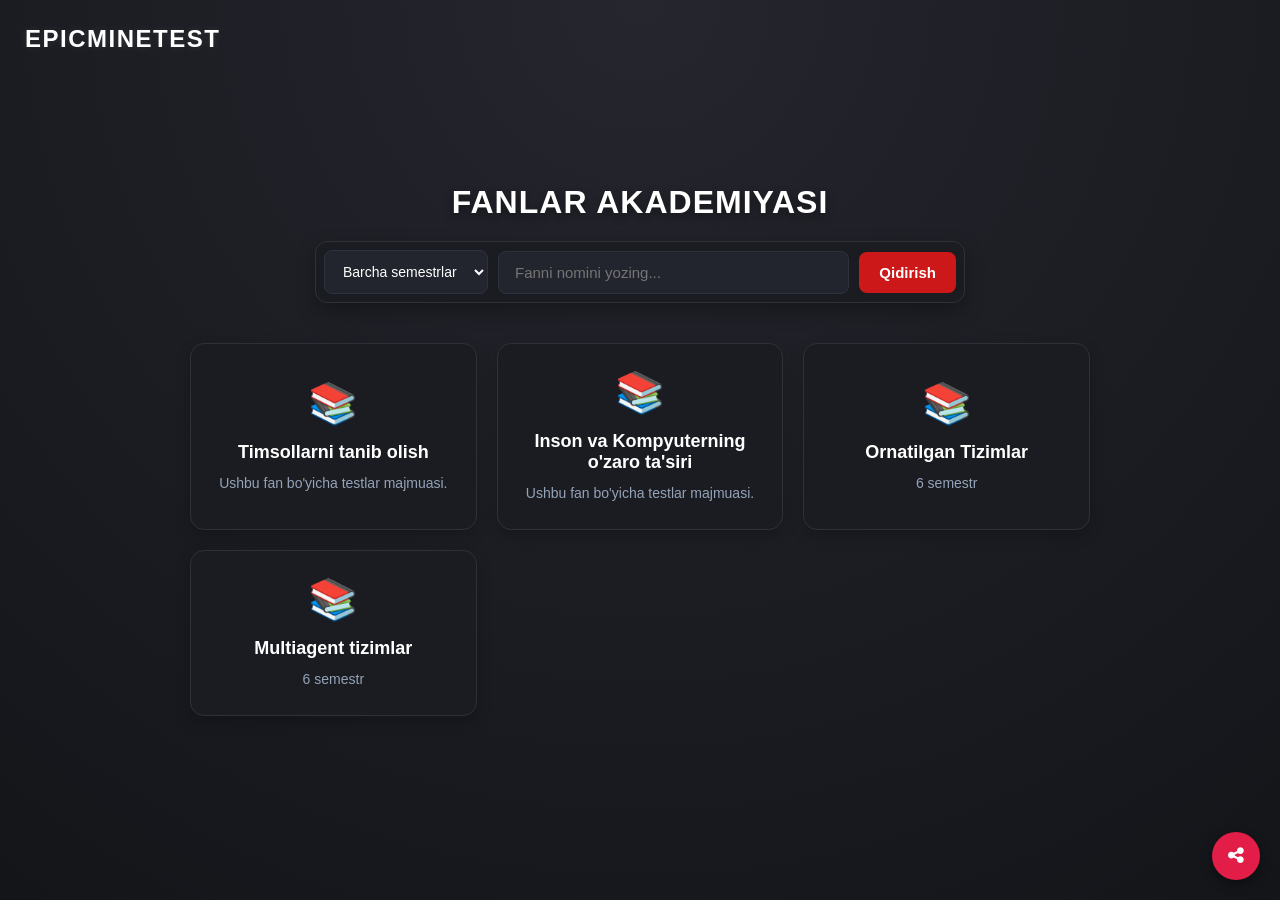
==== commit ad1f8cb5: "Add files via upload" ====
--- a/index.html
+++ b/index.html
@@ -4,14 +4,14 @@
   <meta charset="UTF-8">
   <meta name="viewport" content="width=device-width, initial-scale=1.0">
   <title>Bosh Sahifa - Fanlar Ro'yxati</title>
-  <link rel="stylesheet" href="stil.css">
-  <!-- Подключение FontAwesome для иконок -->
+  <link rel="stylesheet" href="css/index.css">
   <link rel="stylesheet" href="https://cdnjs.cloudflare.com/ajax/libs/font-awesome/6.4.0/css/all.min.css">
 </head>
 <body>
   <div class="top-header">
     <a href="index.html" class="brand-logo">EpicMineTest</a>
   </div>
+
   <div class="main-container">
     <header class="main-header">
       <h1 class="main-title">Fanlar Akademiyasi</h1>
@@ -27,8 +27,7 @@
         </select>
 
         <input type="text" id="searchInput" class="search-input" placeholder="Fanni nomini yozing..." autocomplete="off">
-        
-        <button id="searchBtn" class="btn btn-next">Qidirish</button>
+        <button id="searchBtn" class="search-btn">Qidirish</button>
       </div>
     </header>
 
@@ -39,204 +38,47 @@
     </main>
   </div>
 
-  <!-- O'ng pastdagi kichik yumaloq knopka -->
-  <button id="open-share-modal-btn" style="position: fixed; bottom: 20px; right: 20px; z-index: 9999; width: 48px; height: 48px; border-radius: 50%; background-color: #e11d48; color: #ffffff; border: none; cursor: pointer; box-shadow: 0 4px 12px rgba(0,0,0,0.4); display: flex; align-items: center; justify-content: center; font-size: 18px; transition: transform 0.2s;" title="Ulashish">
+  <!-- Share Button & Modal -->
+  <button id="open-share-modal-btn" class="share-trigger-btn" title="Ulashish">
       <i class="fa-solid fa-share-nodes"></i>
   </button>
 
-  <!-- Ekran o'rtasida ochiladigan modal oyna -->
-  <div id="share-modal" style="display: none; position: fixed; top: 0; left: 0; width: 100%; height: 100%; background-color: rgba(0, 0, 0, 0.75); backdrop-filter: blur(4px); z-index: 10000; align-items: center; justify-content: center; padding: 16px; box-sizing: border-box;">
-      <div style="background-color: #18181b; width: 100%; max-width: 360px; border-radius: 16px; border: 1px solid #27272a; padding: 20px; color: #ffffff; box-shadow: 0 20px 25px -5px rgba(0, 0, 0, 0.5); font-family: sans-serif; box-sizing: border-box;">
-          
-          <!-- Modal Sarlavhasi -->
-          <div style="display: flex; align-items: center; justify-content: space-between; border-bottom: 1px solid #27272a; padding-bottom: 12px; margin-bottom: 16px;">
-              <h3 style="margin: 0; font-size: 16px; font-weight: bold; color: #f4f4f5; display: flex; align-items: center; gap: 8px;">
-                  <i class="fa-solid fa-share-nodes" style="color: #e11d48;"></i> Ulashish
+  <div id="share-modal" class="modal-overlay">
+      <div class="modal-card">
+          <div class="modal-header">
+              <h3 class="modal-title">
+                  <i class="fa-solid fa-share-nodes highlight-icon"></i> Ulashish
               </h3>
-              <button id="close-share-modal-btn" style="background: transparent; border: none; color: #a1a1aa; font-size: 20px; cursor: pointer; padding: 4px 8px; border-radius: 6px;">
+              <button id="close-share-modal-btn" class="modal-close-btn">
                   <i class="fa-solid fa-xmark"></i>
               </button>
           </div>
 
-          <!-- Variantlar -->
-          <div style="display: flex; flex-direction: column; gap: 10px;">
-              <!-- Option 1 -->
-              <button id="share-simple-btn" style="display: flex; align-items: center; justify-content: space-between; width: 100%; background-color: #27272a; border: 1px solid #3f3f46; border-radius: 12px; padding: 12px 14px; color: #ffffff; text-align: left; cursor: pointer; transition: background-color 0.2s; box-sizing: border-box;">
+          <div class="modal-options">
+              <button id="share-simple-btn" class="share-option-btn">
                   <div>
-                      <strong style="display: block; font-size: 13px; color: #f4f4f5;">Oddiy ulashish</strong>
-                      <span style="font-size: 11px; color: #a1a1aa;">Saytning asosiy havolasini nusxalash</span>
+                      <strong class="option-title">Oddiy ulashish</strong>
+                      <span class="option-sub">Saytning asosiy havolasini nusxalash</span>
                   </div>
-                  <i class="fa-solid fa-link" style="color: #a1a1aa; font-size: 14px; margin-left: 8px;"></i>
+                  <i class="fa-solid fa-link icon-sub"></i>
               </button>
 
-              <!-- Option 2 -->
-              <button id="share-answers-btn" style="display: flex; align-items: center; justify-content: space-between; width: 100%; background-color: #27272a; border: 1px solid #3f3f46; border-radius: 12px; padding: 12px 14px; color: #ffffff; text-align: left; cursor: pointer; transition: background-color 0.2s; box-sizing: border-box;">
+              <button id="share-answers-btn" class="share-option-btn">
                   <div>
-                      <strong style="display: block; font-size: 13px; color: #f4f4f5;">Javoblar bilan ulashish</strong>
-                      <span style="font-size: 11px; color: #a1a1aa;">Barcha fanlar havolasini nusxalash</span>
+                      <strong class="option-title">Javoblar bilan ulashish</strong>
+                      <span class="option-sub">Barcha fanlar havolasini nusxalash</span>
                   </div>
-                  <i class="fa-solid fa-list-check" style="color: #10b981; font-size: 14px; margin-left: 8px;"></i>
+                  <i class="fa-solid fa-list-check icon-green"></i>
               </button>
           </div>
       </div>
   </div>
 
-  <!-- Nusxalandi Toast bildirishnomasi -->
-  <div id="toast" style="display: none; position: fixed; bottom: 24px; left: 50%; transform: translateX(-50%); background-color: #18181b; border: 1px solid #3f3f46; color: #ffffff; font-size: 13px; font-weight: 600; padding: 10px 18px; border-radius: 12px; box-shadow: 0 10px 15px -3px rgba(0,0,0,0.5); z-index: 10001; align-items: center; gap: 8px; font-family: sans-serif;">
-      <i class="fa-solid fa-check" style="color: #10b981;"></i>
+  <div id="toast" class="toast-notification">
+      <i class="fa-solid fa-check icon-green"></i>
       <span>Nusxalandi!</span>
   </div>
 
-  <script>
-    let allSubjects = [];
-
-    // Qidiruv va Semestr bo'yicha birgalikda saralash funksiyasi
-    function filterSubjects() {
-      const query = document.getElementById('searchInput').value.toLowerCase().trim();
-      const selectedSemester = document.getElementById('semesterSelect').value;
-
-      const filtered = allSubjects.filter(subject => {
-        const matchesQuery = subject.Fan ? subject.Fan.toLowerCase().includes(query) : true;
-        const matchesSemester = selectedSemester === 'all' || String(subject.semester || subject.semestr) === selectedSemester;
-        return matchesQuery && matchesSemester;
-      });
-
-      renderSubjects(filtered);
-    }
-
-    // Fanlarni JSON'dan yuklab olish funksiyasi
-    async function loadSubjects() {
-      try {
-        const response = await fetch('jsons/fanlar.json');
-        if (!response.ok) throw new Error("fanlar.json fayli topilmadi.");
-        
-        allSubjects = await response.json();
-        renderSubjects(allSubjects);
-      } catch (error) {
-        console.error("Xatolik:", error.message);
-        document.getElementById('fanlarList').innerHTML = `<div class="error-text">Ma'lumotlarni yuklab bo'lmadi!</div>`;
-      }
-    }
-
-    // Fanlarni ekranga dinamik chizish funksiyasi
-    function renderSubjects(subjectsList) {
-      const container = document.getElementById('fanlarList');
-      container.innerHTML = '';
-
-      if (subjectsList.length === 0) {
-        container.innerHTML = `<div class="no-result">Hech qanday fan topilmadi.</div>`;
-        return;
-      }
-
-      subjectsList.forEach(subject => {
-        const card = document.createElement('div');
-        card.className = 'subject-card';
-        
-        card.onclick = () => {
-          window.location.href = `menu.html?FanId=${subject.id}`;
-        };
-
-        card.innerHTML = `
-          <div class="subject-icon">📚</div>
-          <h3 class="subject-name">${subject.Fan}</h3>
-          <p class="subject-desc">${subject.Discrption || 'Ushbu fan bo\'yicha testlar majmuasi.'}</p>
-        `;
-        
-        container.appendChild(card);
-      });
-    }
-
-    // Event listener'lar (Единая точка вызова)
-    document.getElementById('searchInput').addEventListener('input', filterSubjects);
-    document.getElementById('semesterSelect').addEventListener('change', filterSubjects);
-    document.getElementById('searchBtn').onclick = filterSubjects;
-
-    // --- Modal va Share Tizimi ---
-    const shareModal = document.getElementById('share-modal');
-    const openBtn = document.getElementById('open-share-modal-btn');
-    const closeBtn = document.getElementById('close-share-modal-btn');
-    const shareSimpleBtn = document.getElementById('share-simple-btn');
-    const shareAnswersBtn = document.getElementById('share-answers-btn');
-
-    if (openBtn && shareModal) {
-        openBtn.addEventListener('click', () => {
-            shareModal.style.display = 'flex';
-        });
-        
-        closeBtn.addEventListener('click', () => {
-            shareModal.style.display = 'none';
-        });
-
-        shareModal.addEventListener('click', (e) => {
-            if (e.target === shareModal) {
-                shareModal.style.display = 'none';
-            }
-        });
-    }
-
-    if (shareSimpleBtn) {
-        shareSimpleBtn.addEventListener('click', () => {
-            const baseUrl = window.location.origin + window.location.pathname;
-            copyToClipboard(baseUrl, "Sayt havolasi nusxalandi!");
-            shareModal.style.display = 'none';
-        });
-    }
-
-    if (shareAnswersBtn) {
-        shareAnswersBtn.addEventListener('click', () => {
-            const baseUrl = window.location.origin + window.location.pathname.replace('index.html', '');
-            let shareText = "📚 EpicMineTest - Test javoblari:\n\n";
-
-            if (allSubjects && allSubjects.length > 0) {
-                allSubjects.forEach((subject) => {
-                    const fanUrl = `${baseUrl}Javob.html?FanId=${subject.id}`;
-                    shareText += `${subject.id}: ${subject.Fan}\n🔗 ${fanUrl}\n\n`;
-                });
-            } else {
-                shareText += window.location.href;
-            }
-            
-            copyToClipboard(shareText, "Fanlar va havolalar nusxalandi!");
-            shareModal.style.display = 'none';
-        });
-    }
-
-    function copyToClipboard(text, message) {
-        if (navigator.clipboard && window.isSecureContext) {
-            navigator.clipboard.writeText(text).then(() => {
-                showToast(message);
-            }).catch(() => {
-                fallbackCopyTextToClipboard(text, message);
-            });
-        } else {
-            fallbackCopyTextToClipboard(text, message);
-        }
-    }
-
-    function fallbackCopyTextToClipboard(text, message) {
-        const textarea = document.createElement('textarea');
-        textarea.value = text;
-        textarea.style.position = 'fixed';
-        textarea.style.opacity = '0';
-        document.body.appendChild(textarea);
-        textarea.select();
-        document.execCommand('copy');
-        document.body.removeChild(textarea);
-        showToast(message);
-    }
-
-    function showToast(message) {
-        const toast = document.getElementById('toast');
-        if (!toast) return;
-        toast.querySelector('span').textContent = message;
-        toast.style.display = 'flex';
-
-        setTimeout(() => {
-            toast.style.display = 'none';
-        }, 2000);
-    }
-
-    window.onload = loadSubjects;
-  </script>
+  <script src="JavaScript/index.js"></script>
 </body>
-</html>
+</html>
--- a/css/index.css
+++ b/css/index.css
@@ -0,0 +1,341 @@
+* {
+  box-sizing: border-box;
+  margin: 0;
+  padding: 0;
+  font-family: 'Segoe UI', Tahoma, Geneva, Verdana, sans-serif;
+}
+
+body {
+  background: radial-gradient(circle at top, #25262e 0%, #141519 100%);
+  color: #e2e8f0;
+  padding: 30px 20px;
+  min-height: 100vh;
+  display: flex;
+  justify-content: center;
+  align-items: center;
+}
+
+.top-header {
+  position: absolute;
+  top: 25px;
+  left: 25px;
+  z-index: 100;
+}
+
+.brand-logo {
+  font-size: 24px;
+  font-weight: 900;
+  color: #ffffff;
+  text-decoration: none;
+  letter-spacing: 1.5px;
+  text-transform: uppercase;
+  transition: all 0.3s ease;
+  display: inline-block;
+  text-shadow: 0 0 10px rgba(255, 255, 255, 0.1);
+}
+
+.brand-logo:hover {
+  color: #cc1818;
+  text-shadow: 0 0 15px rgba(204, 24, 24, 0.7);
+  transform: translateY(-2px);
+}
+
+.main-container {
+  display: flex;
+  flex-direction: column;
+  align-items: center;
+  justify-content: center;
+  width: 100%;
+  max-width: 900px;
+  margin: 0 auto;
+  text-align: center;
+}
+
+.main-header {
+  width: 100%;
+  margin-bottom: 40px;
+  display: flex;
+  flex-direction: column;
+  align-items: center;
+  gap: 20px;
+}
+
+.main-title {
+  font-size: 32px;
+  font-weight: 800;
+  color: #ffffff;
+  text-transform: uppercase;
+  letter-spacing: 1px;
+  text-shadow: 0 4px 10px rgba(0, 0, 0, 0.4);
+}
+
+/* Qidiruv bloki */
+.search-box {
+  display: flex;
+  align-items: center;
+  width: 100%;
+  max-width: 650px;
+  gap: 10px;
+  background-color: #1b1c21;
+  padding: 8px;
+  border-radius: 12px;
+  border: 1px solid #2d3139;
+  box-shadow: 0 8px 20px rgba(0, 0, 0, 0.3);
+}
+
+.search-select {
+  background-color: #23252e;
+  color: #ffffff;
+  border: 1px solid #2e323d;
+  padding: 12px 14px;
+  border-radius: 8px;
+  font-size: 14px;
+  outline: none;
+  cursor: pointer;
+}
+
+.search-select:focus {
+  border-color: #cc1818;
+}
+
+.search-input {
+  flex: 1;
+  background-color: #23252e;
+  border: 1px solid #2e323d;
+  padding: 12px 16px;
+  border-radius: 8px;
+  color: #ffffff;
+  font-size: 15px;
+  outline: none;
+}
+
+.search-input:focus {
+  border-color: #cc1818;
+  box-shadow: 0 0 10px rgba(204, 24, 24, 0.3);
+}
+
+.search-btn {
+  background-color: #cc1818;
+  color: #ffffff;
+  border: none;
+  border-radius: 8px;
+  padding: 12px 20px;
+  font-size: 15px;
+  font-weight: 600;
+  cursor: pointer;
+  transition: all 0.2s ease;
+}
+
+.search-btn:hover {
+  background-color: #e51a1a;
+  box-shadow: 0 4px 12px rgba(204, 24, 24, 0.4);
+}
+
+/* Fanlar kartochkasi */
+.content-area {
+  width: 100%;
+}
+
+.fanlar-grid {
+  display: grid;
+  grid-template-columns: repeat(auto-fill, minmax(260px, 1fr));
+  gap: 20px;
+  width: 100%;
+}
+
+.subject-card {
+  background-color: #1b1c21;
+  border: 1px solid #2d3139;
+  border-radius: 14px;
+  padding: 25px 20px;
+  cursor: pointer;
+  display: flex;
+  flex-direction: column;
+  align-items: center;
+  justify-content: center;
+  transition: all 0.3s ease;
+  box-shadow: 0 6px 15px rgba(0, 0, 0, 0.2);
+}
+
+.subject-card:hover {
+  transform: translateY(-5px);
+  border-color: #cc1818;
+  box-shadow: 0 10px 25px rgba(204, 24, 24, 0.25);
+  background: linear-gradient(145deg, #1b1c21 0%, #23252e 100%);
+}
+
+.subject-icon {
+  font-size: 40px;
+  margin-bottom: 15px;
+}
+
+.subject-name {
+  font-size: 18px;
+  font-weight: 700;
+  color: #ffffff;
+  margin-bottom: 10px;
+}
+
+.subject-desc {
+  font-size: 14px;
+  color: #94a3b8;
+  line-height: 1.5;
+}
+
+.loading-text, .error-text, .no-result {
+  grid-column: 1 / -1;
+  font-size: 18px;
+  color: #94a3b8;
+  padding: 40px 0;
+}
+
+.error-text {
+  color: #cc1818;
+}
+
+/* Share & Modal Styles */
+.share-trigger-btn {
+  position: fixed;
+  bottom: 20px;
+  right: 20px;
+  z-index: 9999;
+  width: 48px;
+  height: 48px;
+  border-radius: 50%;
+  background-color: #e11d48;
+  color: #ffffff;
+  border: none;
+  cursor: pointer;
+  box-shadow: 0 4px 12px rgba(0,0,0,0.4);
+  display: flex;
+  align-items: center;
+  justify-content: center;
+  font-size: 18px;
+  transition: transform 0.2s;
+}
+
+.share-trigger-btn:hover {
+  transform: scale(1.05);
+}
+
+.modal-overlay {
+  display: none;
+  position: fixed;
+  top: 0;
+  left: 0;
+  width: 100%;
+  height: 100%;
+  background-color: rgba(0, 0, 0, 0.75);
+  backdrop-filter: blur(4px);
+  z-index: 10000;
+  align-items: center;
+  justify-content: center;
+  padding: 16px;
+}
+
+.modal-card {
+  background-color: #18181b;
+  width: 100%;
+  max-width: 360px;
+  border-radius: 16px;
+  border: 1px solid #27272a;
+  padding: 20px;
+  color: #ffffff;
+  box-shadow: 0 20px 25px -5px rgba(0, 0, 0, 0.5);
+}
+
+.modal-header {
+  display: flex;
+  align-items: center;
+  justify-content: space-between;
+  border-bottom: 1px solid #27272a;
+  padding-bottom: 12px;
+  margin-bottom: 16px;
+}
+
+.modal-title {
+  margin: 0;
+  font-size: 16px;
+  font-weight: bold;
+  color: #f4f4f5;
+  display: flex;
+  align-items: center;
+  gap: 8px;
+}
+
+.modal-close-btn {
+  background: transparent;
+  border: none;
+  color: #a1a1aa;
+  font-size: 20px;
+  cursor: pointer;
+  padding: 4px 8px;
+  border-radius: 6px;
+}
+
+.modal-options {
+  display: flex;
+  flex-direction: column;
+  gap: 10px;
+}
+
+.share-option-btn {
+  display: flex;
+  align-items: center;
+  justify-content: space-between;
+  width: 100%;
+  background-color: #27272a;
+  border: 1px solid #3f3f46;
+  border-radius: 12px;
+  padding: 12px 14px;
+  color: #ffffff;
+  text-align: left;
+  cursor: pointer;
+  transition: background-color 0.2s;
+}
+
+.share-option-btn:hover {
+  background-color: #3f3f46;
+}
+
+.option-title {
+  display: block;
+  font-size: 13px;
+  color: #f4f4f5;
+}
+
+.option-sub {
+  font-size: 11px;
+  color: #a1a1aa;
+}
+
+.highlight-icon { color: #e11d48; }
+.icon-sub { color: #a1a1aa; font-size: 14px; margin-left: 8px; }
+.icon-green { color: #10b981; font-size: 14px; margin-left: 8px; }
+
+.toast-notification {
+  display: none;
+  position: fixed;
+  bottom: 24px;
+  left: 50%;
+  transform: translateX(-50%);
+  background-color: #18181b;
+  border: 1px solid #3f3f46;
+  color: #ffffff;
+  font-size: 13px;
+  font-weight: 600;
+  padding: 10px 18px;
+  border-radius: 12px;
+  box-shadow: 0 10px 15px -3px rgba(0,0,0,0.5);
+  z-index: 10001;
+  align-items: center;
+  gap: 8px;
+}
+
+/* Responsive */
+@media (max-width: 991px) {
+  body { padding-top: 80px; }
+  .top-header { left: 50%; transform: translateX(-50%); }
+  .search-box { flex-direction: column; width: 100%; }
+  .search-select, .search-input, .search-btn { width: 100%; }
+}
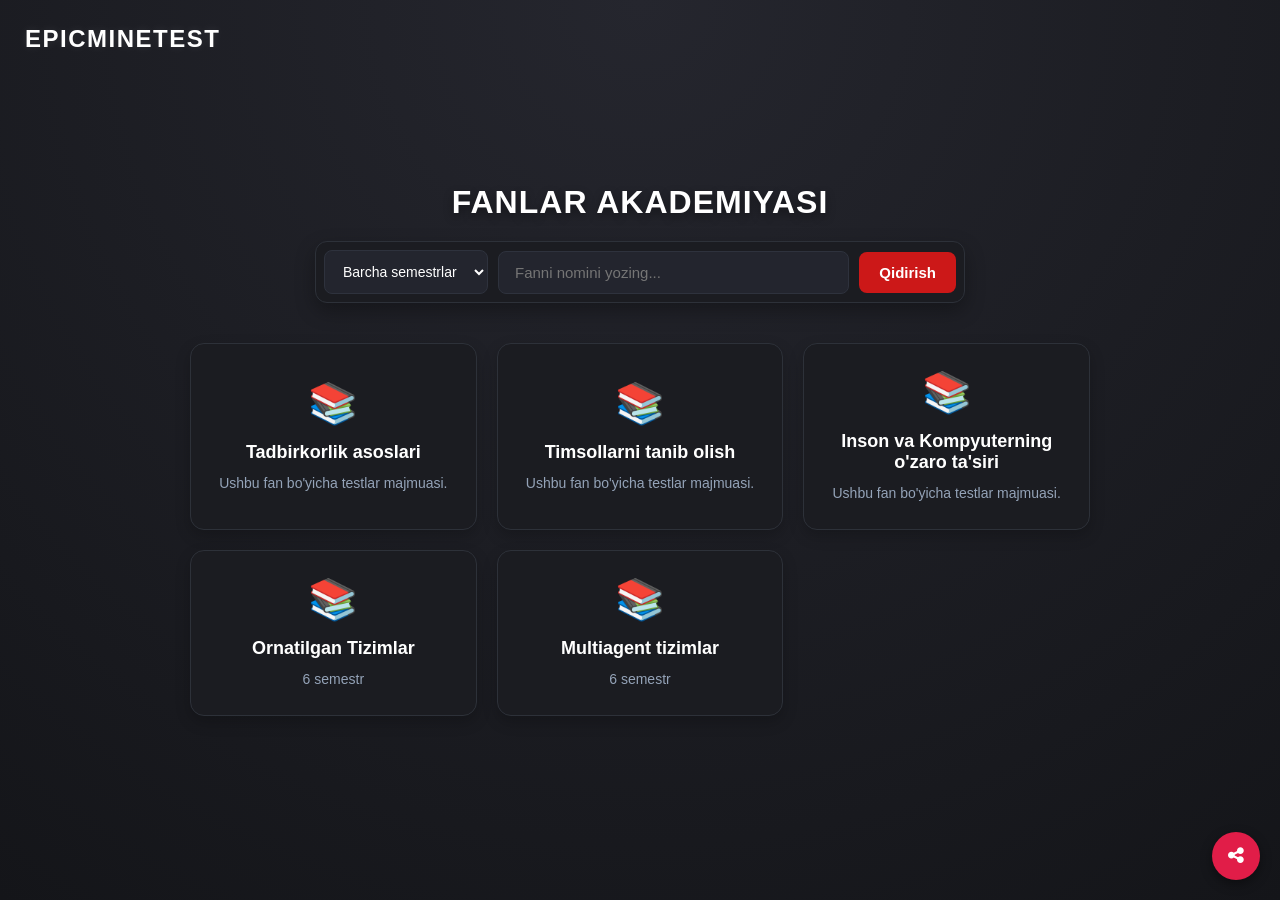
==== commit 8ed2acde: "Add option for 7th semester in semester select" ====
--- a/index.html
+++ b/index.html
@@ -18,6 +18,7 @@
       <div class="search-box">
         <select id="semesterSelect" class="search-select">
           <option value="all">Barcha semestrlar</option>
+          <option value="7">7-semestr</option>
           <option value="6">6-semestr</option>
           <option value="5">5-semestr</option>
           <option value="4">4-semestr</option>
@@ -81,4 +82,4 @@
 
   <script src="JavaScript/index.js"></script>
 </body>
-</html>+</html>
--- a/css/index.css
+++ b/css/index.css
@@ -144,6 +144,10 @@
 }
 
 .subject-card {
+  -webkit-user-select: none; /* Safari ва Chrome учун */
+  -moz-user-select: none;    /* Firefox учун */
+  -ms-user-select: none;     /* IE/Edge учун */
+  user-select: none;         /* Стандарт */
   background-color: #1b1c21;
   border: 1px solid #2d3139;
   border-radius: 14px;
@@ -338,4 +342,4 @@
   .top-header { left: 50%; transform: translateX(-50%); }
   .search-box { flex-direction: column; width: 100%; }
   .search-select, .search-input, .search-btn { width: 100%; }
-}+}
